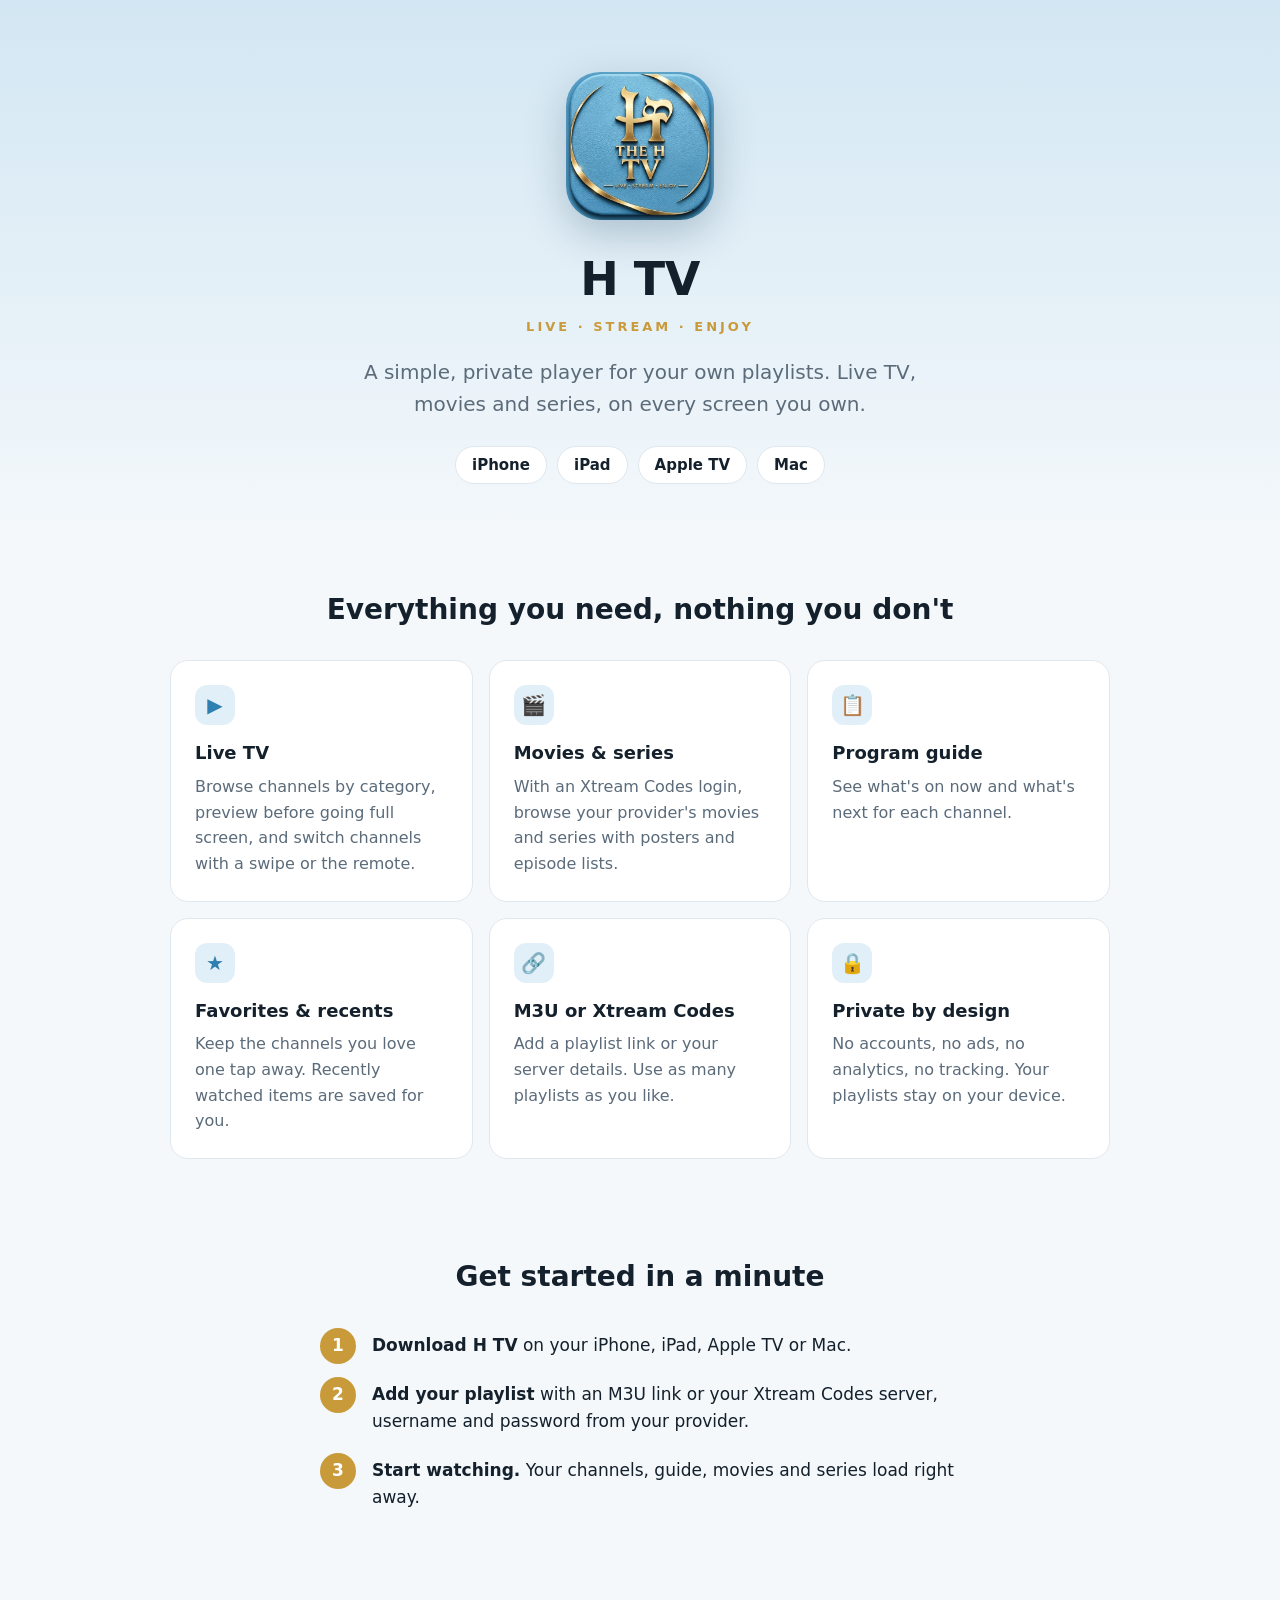
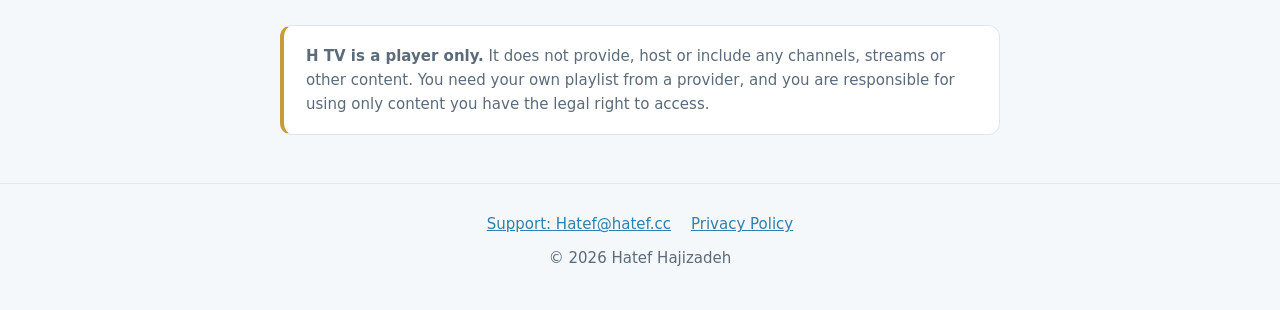
==== about/index.html @ 8d2e2a75 "Add H TV marketing page and restore privacy policy The app upload replaced the privacy policy at ind" ====
<!doctype html>
<html lang="en"><head><meta charset="utf-8"><meta name="viewport" content="width=device-width,initial-scale=1">
<title>H TV — Your playlists, on every screen</title>
<meta name="description" content="H TV is a simple, private media player for iPhone, iPad, Apple TV and Mac. Add your own M3U playlist or Xtream Codes login and watch live TV, movies and series.">
<meta property="og:title" content="H TV">
<meta property="og:description" content="A simple, private media player for your own playlists. iPhone, iPad, Apple TV and Mac.">
<meta property="og:image" content="../icon-512.png">
<link rel="icon" href="../favicon.png">
<link rel="apple-touch-icon" href="../icon-512.png">
<style>
:root{--bg:#f4f8fb;--card:#fff;--tx:#14202b;--dim:#5b6b7a;--blue:#5aa9d6;--blue-d:#2f7fb0;--gold:#c99a3a;--line:#dfe8ef}
@media (prefers-color-scheme:dark){:root{--bg:#0e141a;--card:#16202a;--tx:#eef3f7;--dim:#93a4b3;--blue-d:#7cc0e8;--gold:#e0b75e;--line:#243240}}
*{box-sizing:border-box;margin:0;padding:0}
body{font:17px/1.6 -apple-system,system-ui,"Segoe UI",Roboto,sans-serif;background:var(--bg);color:var(--tx)}
a{color:var(--blue-d)}
.wrap{max-width:980px;margin:0 auto;padding:0 20px}
header.hero{text-align:center;padding:72px 0 56px;background:linear-gradient(180deg,rgba(90,169,214,.22),transparent)}
.hero img{width:148px;height:148px;border-radius:34px;box-shadow:0 14px 40px rgba(20,60,90,.25)}
.hero h1{font-size:46px;line-height:1.1;margin-top:26px;letter-spacing:-.5px}
.hero .tag{color:var(--gold);font-weight:700;letter-spacing:3px;font-size:13px;text-transform:uppercase;margin-top:12px}
.hero p.lead{font-size:20px;color:var(--dim);max-width:600px;margin:18px auto 0}
.plats{display:flex;flex-wrap:wrap;justify-content:center;gap:10px;margin-top:26px}
.plats span{border:1px solid var(--line);background:var(--card);border-radius:30px;padding:6px 16px;font-size:15px;font-weight:600}
section{padding:48px 0}
h2{font-size:28px;text-align:center;margin-bottom:28px}
.grid{display:grid;grid-template-columns:repeat(auto-fit,minmax(260px,1fr));gap:16px}
.card{background:var(--card);border:1px solid var(--line);border-radius:18px;padding:24px}
.card h3{font-size:18px;margin-bottom:6px}
.card p{color:var(--dim);font-size:16px}
.card .ic{width:40px;height:40px;border-radius:12px;background:rgba(90,169,214,.18);color:var(--blue-d);display:flex;align-items:center;justify-content:center;font-size:20px;margin-bottom:14px}
.steps{counter-reset:s;max-width:640px;margin:0 auto;list-style:none}
.steps li{counter-increment:s;position:relative;padding:4px 0 18px 52px}
.steps li::before{content:counter(s);position:absolute;left:0;top:0;width:36px;height:36px;border-radius:50%;background:var(--gold);color:#fff;font-weight:700;display:flex;align-items:center;justify-content:center}
.note{max-width:720px;margin:0 auto;background:var(--card);border:1px solid var(--line);border-left:4px solid var(--gold);border-radius:12px;padding:18px 22px;color:var(--dim);font-size:15px}
footer{border-top:1px solid var(--line);padding:28px 0 40px;text-align:center;color:var(--dim);font-size:15px}
footer a{margin:0 10px}
@media (max-width:520px){.hero h1{font-size:34px}.hero p.lead{font-size:18px}.hero{padding-top:48px}}
</style></head>
<body>
<header class="hero"><div class="wrap">
  <img src="../icon-512.png" alt="H TV app icon">
  <h1>H TV</h1>
  <div class="tag">Live · Stream · Enjoy</div>
  <p class="lead">A simple, private player for your own playlists. Live TV, movies and series, on every screen you own.</p>
  <div class="plats"><span>iPhone</span><span>iPad</span><span>Apple TV</span><span>Mac</span></div>
</div></header>

<section><div class="wrap">
  <h2>Everything you need, nothing you don't</h2>
  <div class="grid">
    <div class="card"><div class="ic">▶</div><h3>Live TV</h3><p>Browse channels by category, preview before going full screen, and switch channels with a swipe or the remote.</p></div>
    <div class="card"><div class="ic">🎬</div><h3>Movies &amp; series</h3><p>With an Xtream Codes login, browse your provider's movies and series with posters and episode lists.</p></div>
    <div class="card"><div class="ic">📋</div><h3>Program guide</h3><p>See what's on now and what's next for each channel.</p></div>
    <div class="card"><div class="ic">★</div><h3>Favorites &amp; recents</h3><p>Keep the channels you love one tap away. Recently watched items are saved for you.</p></div>
    <div class="card"><div class="ic">🔗</div><h3>M3U or Xtream Codes</h3><p>Add a playlist link or your server details. Use as many playlists as you like.</p></div>
    <div class="card"><div class="ic">🔒</div><h3>Private by design</h3><p>No accounts, no ads, no analytics, no tracking. Your playlists stay on your device.</p></div>
  </div>
</div></section>

<section><div class="wrap">
  <h2>Get started in a minute</h2>
  <ol class="steps">
    <li><strong>Download H TV</strong> on your iPhone, iPad, Apple TV or Mac.</li>
    <li><strong>Add your playlist</strong> with an M3U link or your Xtream Codes server, username and password from your provider.</li>
    <li><strong>Start watching.</strong> Your channels, guide, movies and series load right away.</li>
  </ol>
</div></section>

<section><div class="wrap">
  <div class="note"><strong>H TV is a player only.</strong> It does not provide, host or include any channels, streams or other content. You need your own playlist from a provider, and you are responsible for using only content you have the legal right to access.</div>
</div></section>

<footer><div class="wrap">
  <p><a href="mailto:Hatef@hatef.cc">Support: Hatef@hatef.cc</a><a href="../privacy/">Privacy Policy</a></p>
  <p style="margin-top:10px">© 2026 Hatef Hajizadeh</p>
</div></footer>
</body></html>
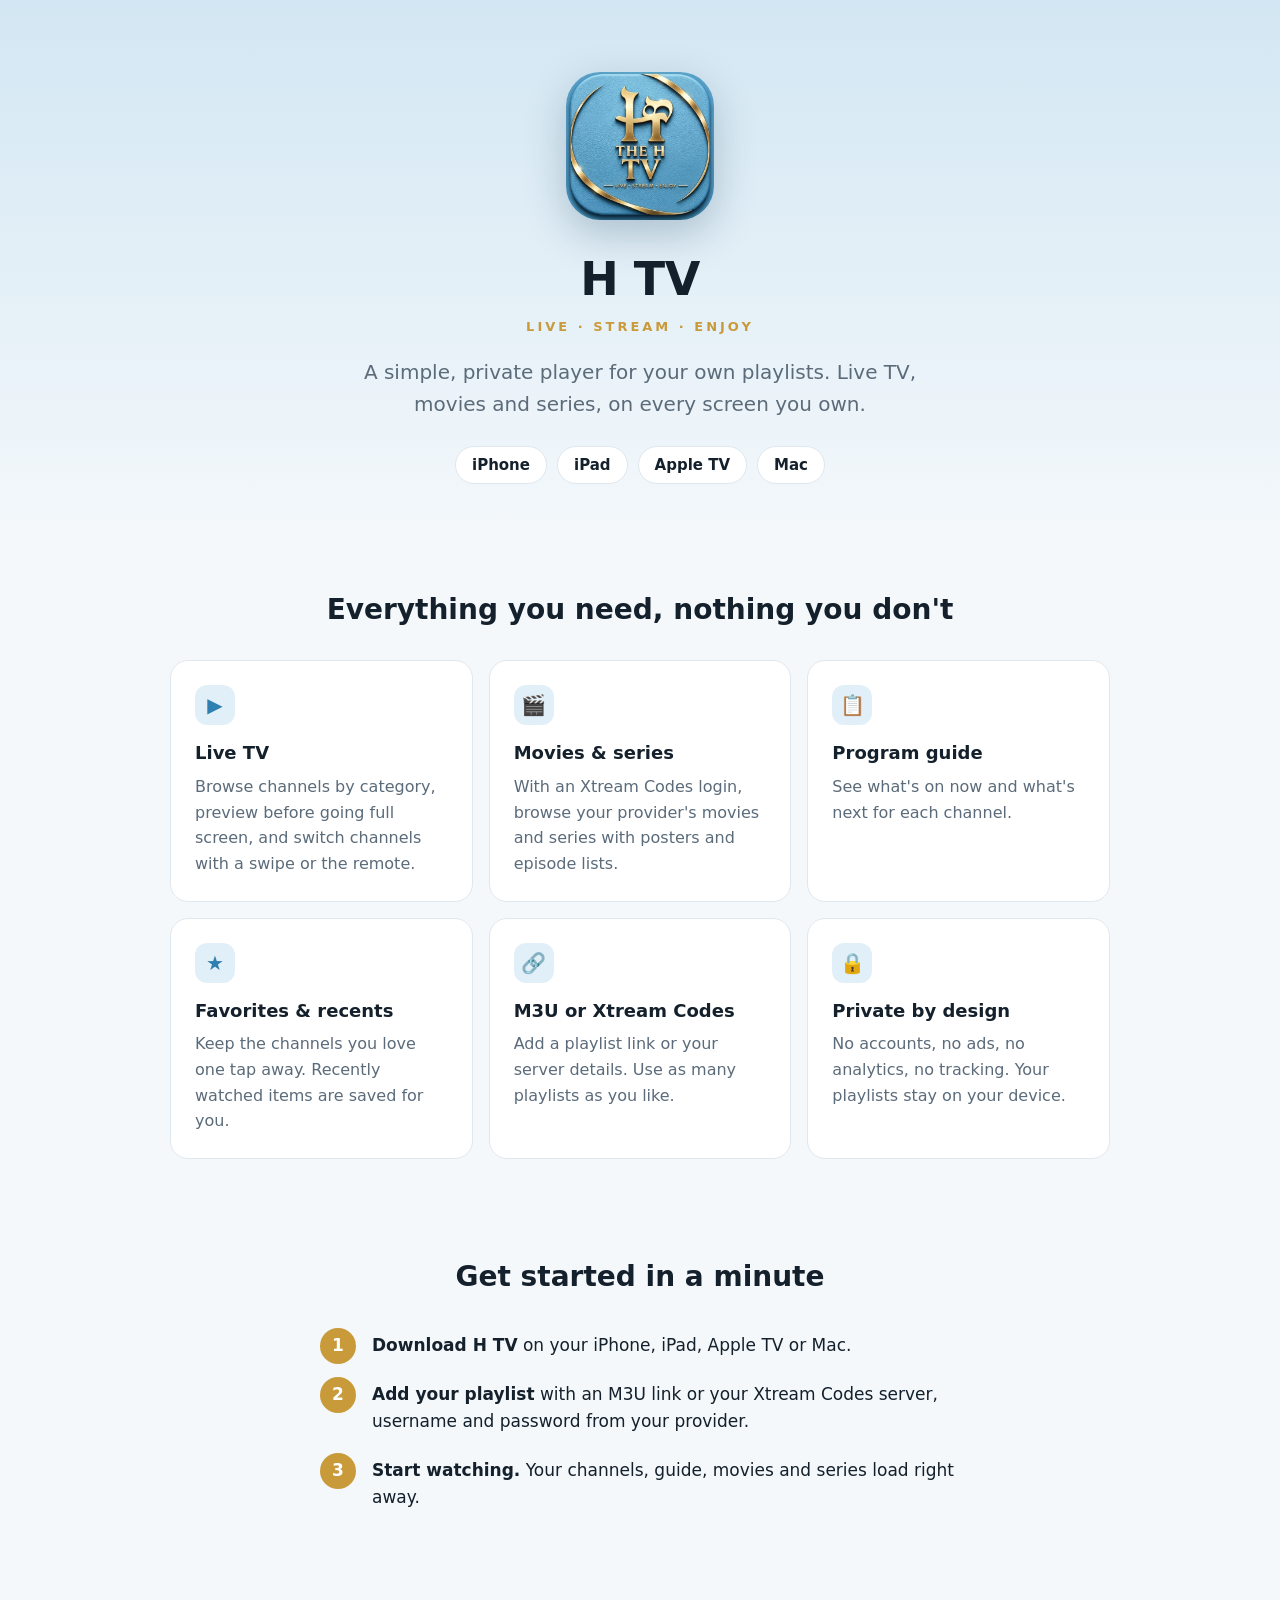
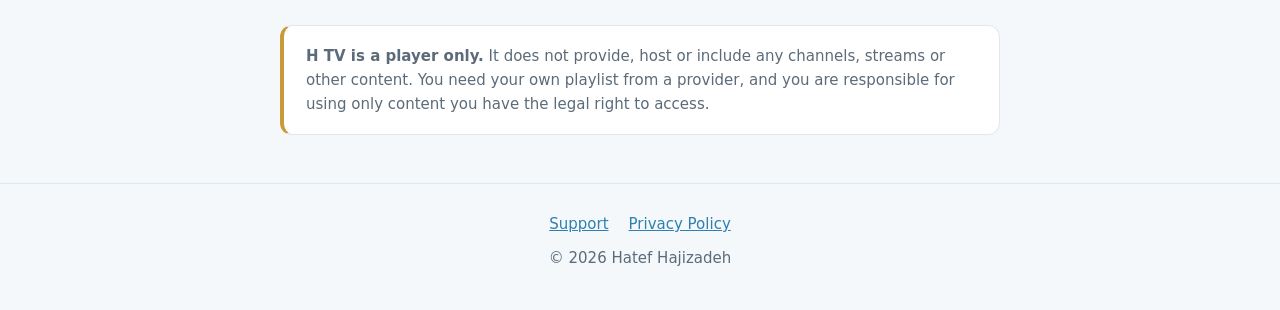
==== commit 5fcd49fb: "Add H TV support page Co-Authored-By: Claude Opus 5.5 <noreply@anthropic.com> Claude-Session: https:" ====
--- a/about/index.html
+++ b/about/index.html
@@ -71,7 +71,7 @@
 </div></section>
 
 <footer><div class="wrap">
-  <p><a href="mailto:Hatef@hatef.cc">Support: Hatef@hatef.cc</a><a href="../privacy/">Privacy Policy</a></p>
+  <p><a href="../support/">Support</a><a href="../privacy/">Privacy Policy</a></p>
   <p style="margin-top:10px">© 2026 Hatef Hajizadeh</p>
 </div></footer>
 </body></html>
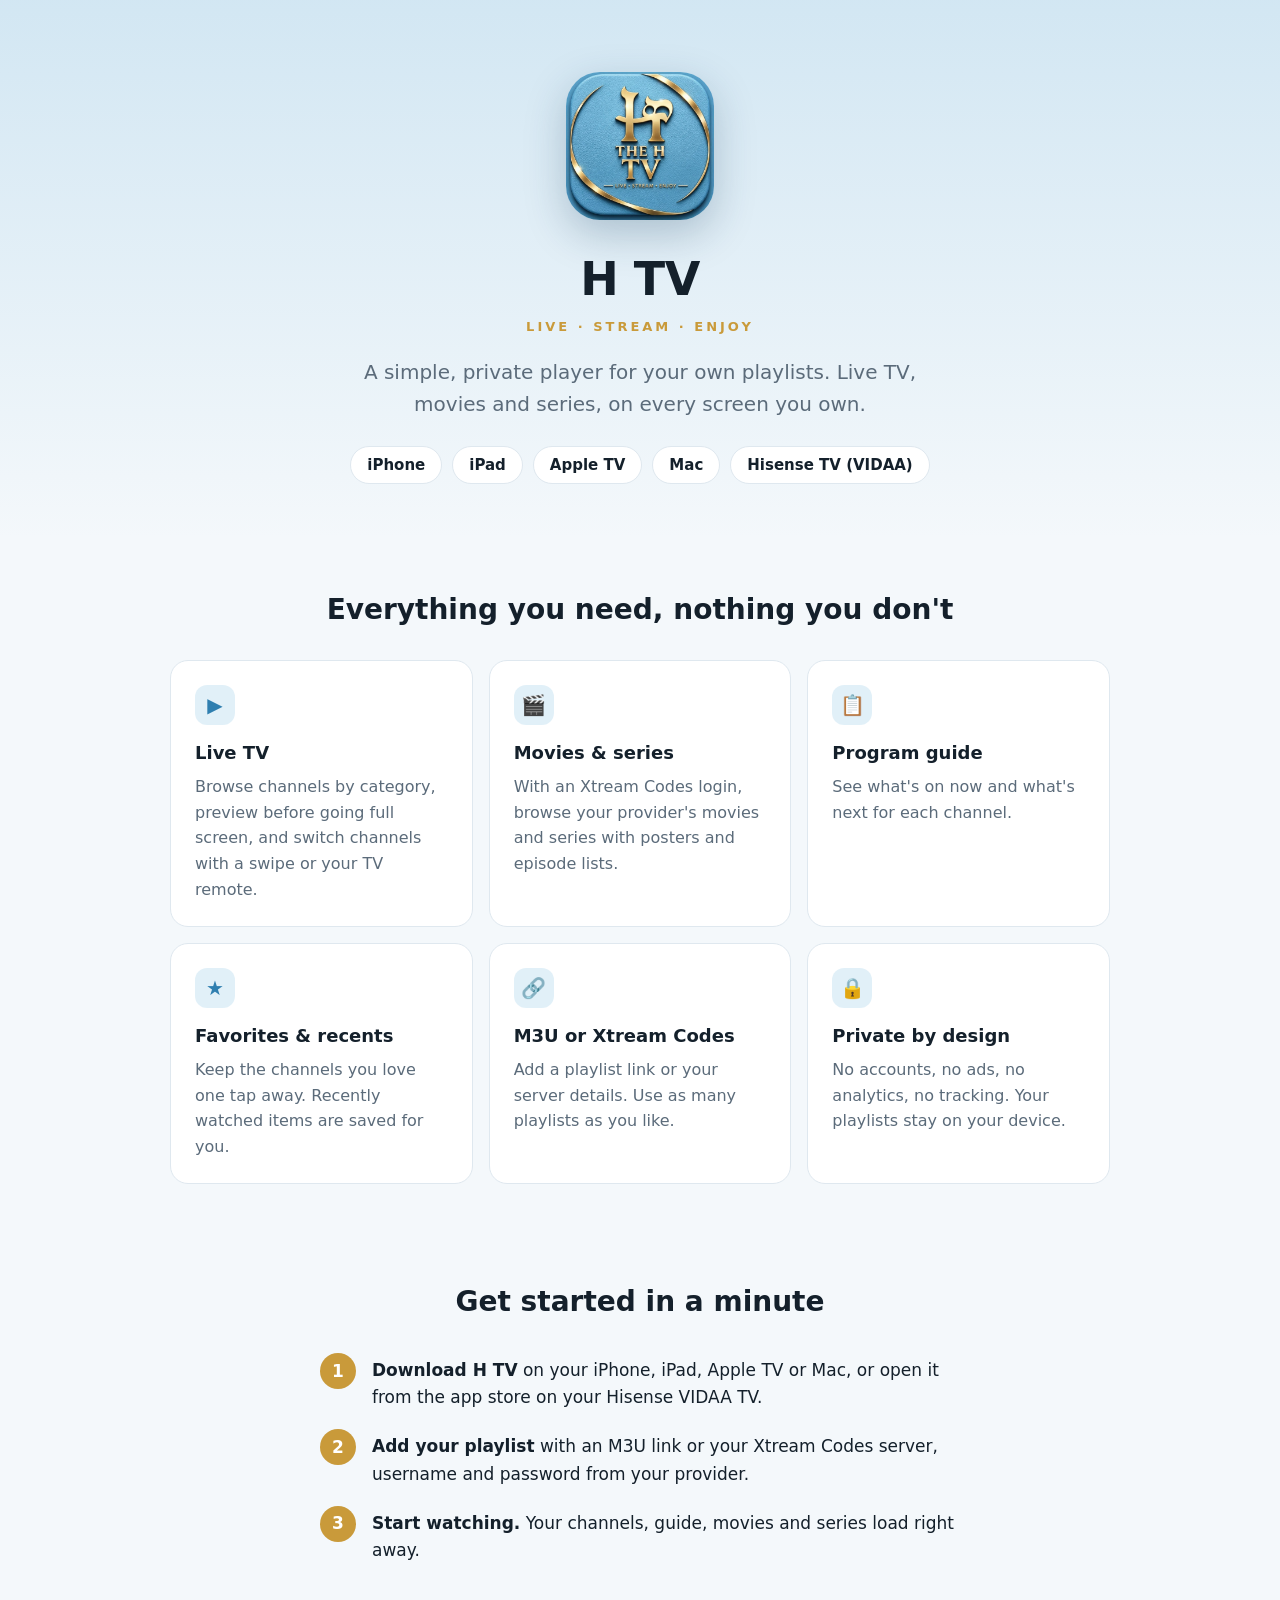
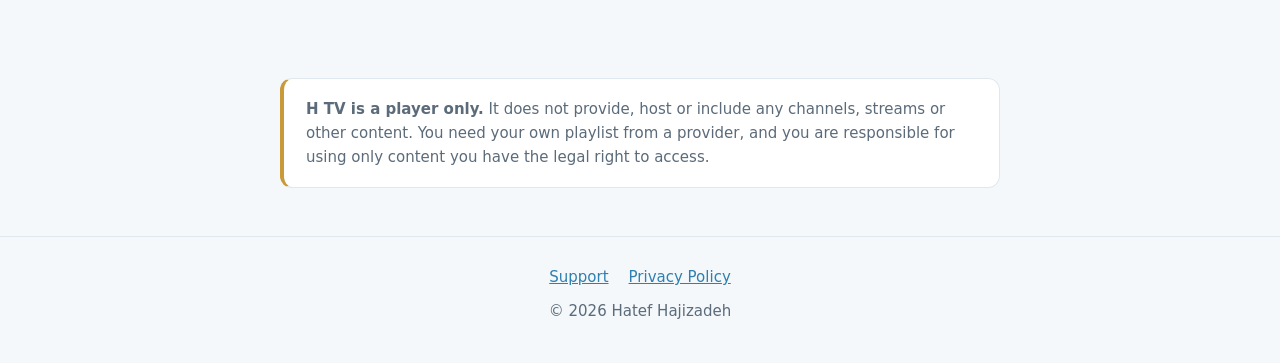
==== commit f72a6cdd: "Cover Hisense VIDAA TVs on about, support and privacy pages Co-Authored-By: Claude Opus 5.5 <noreply" ====
--- a/about/index.html
+++ b/about/index.html
@@ -1,9 +1,9 @@
 <!doctype html>
 <html lang="en"><head><meta charset="utf-8"><meta name="viewport" content="width=device-width,initial-scale=1">
 <title>H TV — Your playlists, on every screen</title>
-<meta name="description" content="H TV is a simple, private media player for iPhone, iPad, Apple TV and Mac. Add your own M3U playlist or Xtream Codes login and watch live TV, movies and series.">
+<meta name="description" content="H TV is a simple, private media player for iPhone, iPad, Apple TV, Mac and Hisense TVs with VIDAA. Add your own M3U playlist or Xtream Codes login and watch live TV, movies and series.">
 <meta property="og:title" content="H TV">
-<meta property="og:description" content="A simple, private media player for your own playlists. iPhone, iPad, Apple TV and Mac.">
+<meta property="og:description" content="A simple, private media player for your own playlists. iPhone, iPad, Apple TV, Mac and Hisense TVs with VIDAA.">
 <meta property="og:image" content="../icon-512.png">
 <link rel="icon" href="../favicon.png">
 <link rel="apple-touch-icon" href="../icon-512.png">
@@ -42,13 +42,13 @@
   <h1>H TV</h1>
   <div class="tag">Live · Stream · Enjoy</div>
   <p class="lead">A simple, private player for your own playlists. Live TV, movies and series, on every screen you own.</p>
-  <div class="plats"><span>iPhone</span><span>iPad</span><span>Apple TV</span><span>Mac</span></div>
+  <div class="plats"><span>iPhone</span><span>iPad</span><span>Apple TV</span><span>Mac</span><span>Hisense TV (VIDAA)</span></div>
 </div></header>
 
 <section><div class="wrap">
   <h2>Everything you need, nothing you don't</h2>
   <div class="grid">
-    <div class="card"><div class="ic">▶</div><h3>Live TV</h3><p>Browse channels by category, preview before going full screen, and switch channels with a swipe or the remote.</p></div>
+    <div class="card"><div class="ic">▶</div><h3>Live TV</h3><p>Browse channels by category, preview before going full screen, and switch channels with a swipe or your TV remote.</p></div>
     <div class="card"><div class="ic">🎬</div><h3>Movies &amp; series</h3><p>With an Xtream Codes login, browse your provider's movies and series with posters and episode lists.</p></div>
     <div class="card"><div class="ic">📋</div><h3>Program guide</h3><p>See what's on now and what's next for each channel.</p></div>
     <div class="card"><div class="ic">★</div><h3>Favorites &amp; recents</h3><p>Keep the channels you love one tap away. Recently watched items are saved for you.</p></div>
@@ -60,7 +60,7 @@
 <section><div class="wrap">
   <h2>Get started in a minute</h2>
   <ol class="steps">
-    <li><strong>Download H TV</strong> on your iPhone, iPad, Apple TV or Mac.</li>
+    <li><strong>Download H TV</strong> on your iPhone, iPad, Apple TV or Mac, or open it from the app store on your Hisense VIDAA TV.</li>
     <li><strong>Add your playlist</strong> with an M3U link or your Xtream Codes server, username and password from your provider.</li>
     <li><strong>Start watching.</strong> Your channels, guide, movies and series load right away.</li>
   </ol>
